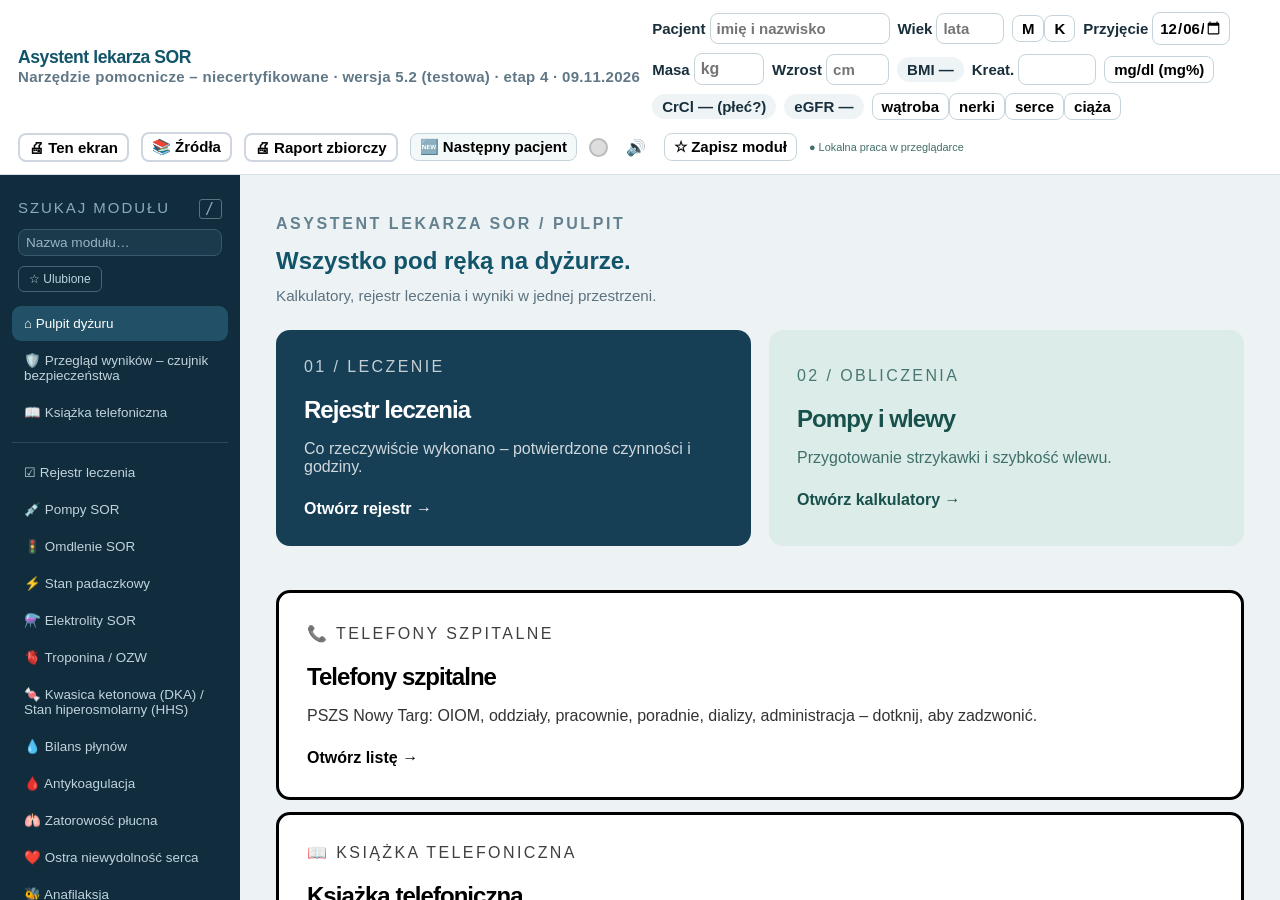
==== index.html @ f32bf2c7 "Gastroskopia w krwawieniu z górnego odcinka PP: parser Forrest, plan PPI, SW asor-v52-fix14 Zakładka" ====
<!doctype html><html lang="pl"><head><meta charset="utf-8"><script src="storage52.js"></script><title>Asystent lekarza SOR — narzędzie pomocnicze, niecertyfikowane</title><meta property="og:title" content="Asystent lekarza SOR"><meta property="og:description" content="Narzędzie pomocnicze – niecertyfikowane: kalkulatory, dokumentacja, pompy, bilans płynów i raport do wydruku."><meta property="og:image:width" content="1200"><meta property="og:image:height" content="630"><meta property="og:type" content="website"><meta name="description" content="Kalkulatory dla lekarzy SOR: dawki, pompy, algorytmy, neurologia/udar.">
<meta http-equiv="Content-Security-Policy" content="default-src 'self' 'unsafe-inline' app: file: data:; connect-src 'self' https://api.x.ai https://api.openai.com https://api.anthropic.com">
<link rel="icon" href="icon.png"><link rel="manifest" href="manifest.webmanifest"><meta name="theme-color" content="#1f3a5f"><meta name="viewport" content="width=device-width,initial-scale=1"><link rel="stylesheet" href="shell.css"></head><body>
<header id="top"><div class="brand">Asystent lekarza SOR <small>Narzędzie pomocnicze – niecertyfikowane · <span id="ver">wersja 5.2 (testowa) · etap 4 · 09.11.2026</span></small></div>
<div id="pbar">
 <span class="pid"><label>Pacjent <input id="pbName" autocomplete="off" placeholder="imię i nazwisko" style="width:12em"></label><label>Wiek <input id="pa" inputmode="numeric" autocomplete="off" placeholder="lata" title="Wiek w latach – wpisywany ręcznie; przenoszony do wszystkich modułów" style="width:4.5em"></label><span class="seg" id="psex" title="Płeć – wspólna dla wszystkich modułów"><button data-s="m">M</button><button data-s="f">K</button></span><label>Przyjęcie <input id="pbAdm" type="datetime-local"></label></span>
 <label>Masa <input id="pw" inputmode="decimal" placeholder="kg"></label>
 <label>Wzrost <input id="ph" inputmode="decimal" placeholder="cm"></label><span id="pbmi" class="pill" title="BMI = masa [kg] / wzrost² [m²]">BMI —</span>
 <label>Kreat. <input id="pc" inputmode="decimal"></label><button id="pcu" class="tg" title="Jednostki laboratoryjne we wszystkich modułach – kliknij, aby przełączyć">mg/dl</button>
 <span id="pcr" class="pill">CrCl —</span><span id="pgf" class="pill">eGFR —</span>
 <span class="tgs"><button class="tg" data-c="liver">wątroba</button><button class="tg" data-c="renal">nerki</button><button class="tg" data-c="heart">serce</button><button class="tg" data-c="preg">ciąża</button></span>
</div>
<button id="printMod" class="tg" title="Wydrukuj bieżący ekran / moduł (okno druku przeglądarki)">🖨 Ten ekran</button><button id="srcMod" class="tg" title="Źródła danych i otwarte walidacje bieżącego modułu">📚 Źródła</button><button id="printAll" class="tg" title="Raport zbiorczy: dokumentacja, wykonane, pompy, bilans płynów i wszystkie użyte moduły">🖨 Raport zbiorczy</button>
<button id="nextPt" class="tg np" title="Czyści dane pacjenta we wszystkich modułach; ustawienia i ulubione zostają">🆕 Następny pacjent</button><div id="lamp" title="Alarm"></div><button id="mute" title="Wycisz">🔊</button></header>
<div id="wrap"><aside id="sidebar"><div class="nav-tools"><label for="moduleSearch">SZUKAJ MODUŁU <kbd>/</kbd></label><input id="moduleSearch" type="search" placeholder="Nazwa modułu…" autocomplete="off"><button id="favoritesOnly" aria-pressed="false">☆ Ulubione</button><p id="navEmpty" hidden>Brak pasujących modułów.</p></div><nav id="side" aria-label="Moduły aplikacji"></nav><div class="nav-foot">Asystent lekarza SOR<br>Niecertyfikowane · wersja 5.2 (testowa) · etap 4 · 09.11.2026</div></aside><main id="main"></main></div>
<audio id="siren" src="siren.wav" preload="auto"></audio>
<script src="sound.js"></script><script src="calc/core.js"></script><script src="gcs.js"></script><script src="calc/units.js"></script><script src="calc/dka.js"></script><script src="calc/dkaB1.js"></script><script src="calc/elyteB1.js"></script><script src="calc/acoagB1.js"></script><script src="calc/transfB1.js"></script><script src="calc/elyte.js"></script><script src="calc/acoag.js"></script><script src="calc/pe.js"></script><script src="calc/ahf.js"></script><script src="calc/batch3.js"></script><script src="calc/transf.js"></script><script src="calc/neuro.js"></script><script src="calc/cap-severity.js"></script><script src="calc/clinical.js"></script><script src="data/antybiotyki_renal.js"></script><script src="calc/abxB2.js"></script><script src="calc/mushB2.js"></script><script src="calc/dementiaB2.js"></script><script src="calc/etapC.js"></script><script src="calc/gi-endo.js"></script>
<link rel="stylesheet" href="advanced.css">
<script src="mods.js"></script><script src="mods2.js"></script><script src="mods3.js"></script><script src="mods4.js"></script><script src="mods5.js"></script><script src="b1-ui.js"></script><script src="calc/cultures.js"></script><script src="b2-ui.js"></script><script src="c-ui.js"></script><script src="gloss.js"></script><script src="treatment-engine.js"></script><script src="treatment-ui.js"></script><script src="clinical-ui.js"></script><script src="pulpit.js"></script><script src="done.js"></script><script src="fluid.js"></script><script src="mod/zp/engine.js"></script><script src="calc/zp-print.js"></script><script src="report.js"></script><script src="icd.js"></script><script src="icd-ui.js"></script><script src="leki-ui.js"></script><script src="calc/kalk.js"></script><script src="kalk-ui.js"></script><script src="eucast-ui.js"></script><script src="data/telefony.js"></script><script src="telefony-ui.js"></script><script src="totop.js"></script><script src="shell.js"></script>
<script src="sexguard.js"></script><script src="advanced.js"></script><script src="about.js"></script><script src="calc/ai-epi.js"></script><script src="ai-ui.js"></script><script src="upd.js"></script><script>
document.addEventListener('pointerdown',function u(){var a=document.getElementById('siren');try{a.muted=true;var p=a.play();(p&&p.then?p:Promise.resolve()).then(function(){a.pause();a.currentTime=0;a.muted=false}).catch(function(){a.muted=false})}catch(e){}document.removeEventListener('pointerdown',u)},{once:true});</script><link rel="stylesheet" href="big.css"></body></html>
---- shell.css ----
:root{--fs:16px;--ok:#1e9e4a;--or:#e98a00;--rd:#d81b30;--pk:#1f3a5f;--vi:#1565c0;--bg:#f4f6f8;--tx:#2b2f36}
*{box-sizing:border-box}html{font-size:var(--fs)}body{margin:0;font-family:Segoe UI,Arial,sans-serif;background:var(--bg);color:var(--tx);height:100vh;display:flex;flex-direction:column;overflow:hidden}
header{display:flex;align-items:center;gap:12px;padding:6px 12px;background:#fff;border-bottom:3px solid var(--pk);flex-wrap:wrap}
.brand{font-weight:800;font-size:1.15rem;color:var(--vi);white-space:nowrap}.brand small{font-weight:600;color:var(--pk)}
#pbar{display:flex;align-items:center;gap:10px;flex-wrap:wrap;flex:1 1 560px;min-width:0}
#pbar label{font-weight:700;font-size:.9rem;display:flex;align-items:center;gap:4px}
input{font:inherit;padding:5px 7px;border:2px solid #cfd6df;border-radius:8px;width:5.2em;background:#fff}
#pw{font-size:1.35rem;width:4.2em;font-weight:800;border-color:var(--vi)}
input.bad{border-color:var(--rd);background:#ffe6e9}input.warn{border-color:var(--or);background:#fff3df}
button{font:inherit;cursor:pointer}
.seg button,.tg{border:2px solid #cfd6df;background:#fff;border-radius:8px;padding:4px 9px;font-weight:700}
.seg button.on{background:var(--vi);color:#fff;border-color:var(--vi)}.tg.on{background:var(--or);color:#fff;border-color:var(--or)}
.pill{background:#eef2f6;border-radius:20px;padding:4px 10px;font-weight:700;font-size:.9rem}
#lamp{width:30px;height:30px;border-radius:50%;background:#ddd;border:2px solid #bbb}
#lamp.on{background:var(--rd);border-color:#900;animation:fl .5s infinite alternate;box-shadow:0 0 18px var(--rd)}
@keyframes fl{from{opacity:1}to{opacity:.25}}
#mute{border:0;background:none;font-size:1.4rem}
#wrap{flex:1;display:flex;min-height:0}
#side{width:215px;background:#fff;border-right:1px solid #e5dcf5;overflow:auto;padding:6px}
#side button{display:block;width:100%;text-align:left;border:0;background:none;padding:8px 10px;border-radius:9px;font-weight:700;font-size:.95rem;color:var(--tx)}
#side button.on{background:var(--pk);color:#fff}#side button.soon{color:#aaa;font-weight:500}
#side hr{border:0;border-top:1px solid #eee;margin:6px 0}
#main{flex:1;overflow:auto;padding:14px 18px;position:relative}
#main iframe{border:0;width:100%;height:100%;display:block;background:#fff;border-radius:10px}
#main.fr{padding:0}
h2{margin:.2em 0 .5em;color:var(--vi)}
.row{display:flex;flex-wrap:wrap;gap:10px 16px;align-items:center;margin:6px 0}
.row label{font-weight:700;display:flex;gap:5px;align-items:center}
.box{background:#fff;border-radius:12px;padding:10px 14px;margin:10px 0;border-left:7px solid #ccc;box-shadow:0 1px 4px rgba(31,58,95,.08)}
.box.ok{border-color:var(--ok)}.box.orange{border-color:var(--or)}.box.red{border-color:var(--rd);background:#fff4f5}
.box h3{margin:0 0 4px;font-size:1.05rem}
.big{font-size:1.5rem;font-weight:800}.r{color:var(--rd);font-weight:800}.o{color:var(--or);font-weight:700}.g{color:var(--ok);font-weight:700}
.mut{color:#776;font-size:.85rem}
.tabs button{border:2px solid var(--vi);background:#fff;color:var(--vi);border-radius:10px;padding:6px 14px;font-weight:800;margin-right:6px}
.tabs button.on{background:var(--vi);color:#fff}
.info{float:right;border:0;background:#eef2f6;border-radius:50%;width:32px;height:32px;font-weight:800;color:var(--vi)}
.ov{position:fixed;inset:0;background:rgba(31,58,95,.35);display:flex;align-items:center;justify-content:center;z-index:99}
.dlg{background:#fff;border-radius:18px;padding:22px;max-width:460px;border-top:6px solid var(--pk);text-align:center}
.dlg .big,.dlg button.big{width:100%;padding:12px;border:0;border-radius:12px;color:#fff;background:var(--pk)}
.by{color:var(--pk);font-weight:700;margin-top:-8px}
.disc{font-size:.8rem;color:#887;margin-top:18px}
table.src{font-size:.85rem}ul.src{font-size:.85rem;padding-left:18px}
.dw{background:#fff3c4;color:#7a5600;font-weight:800;padding:0 4px;border-radius:4px}
input[type=checkbox]{width:auto;transform:scale(1.3);margin:0 4px}input[type=range]{width:140px}
select{font:inherit;padding:5px 7px;border:2px solid #cfd6df;border-radius:8px;background:#fff}
.nih{display:grid;grid-template-columns:repeat(auto-fill,minmax(330px,1fr));gap:6px 14px;width:100%}.nih label{justify-content:space-between}.nih select{max-width:210px}
#printArea{display:none}
@media print{@page{size:A4;margin:14mm}html,body{background:#fff!important}body>*:not(#printArea){display:none!important}#printArea{display:block;font:11pt/1.35 Arial,sans-serif;color:#000}
#printArea h1{font-size:15pt;margin:0}#printArea h2{font-size:12pt;margin:10px 0 4px;border-bottom:1px solid #000}#printArea .sub{font-size:9.5pt;margin-bottom:6px}
#printArea table{border-collapse:collapse;width:100%}#printArea th,#printArea td{border:1px solid #888;padding:3px 6px;text-align:left;vertical-align:top}#printArea th{width:32%;background:#eee}
#printArea li{margin:2px 0}#printArea li.red b{text-decoration:underline}#printArea .lines{height:28mm;border-bottom:1px dotted #000}#printArea .sig{display:flex;justify-content:space-between;margin-top:14mm}#printArea .foot{font-size:8pt;margin-top:8mm;color:#444}}
.np{background:#fff4d6}
.pl{font-weight:400;font-size:.82em;color:#6b5a86}

#skBack{display:inline-block;margin:0;z-index:5;position:relative;font:800 20px/1.2 system-ui,sans-serif;background:#111;color:#fff;border:2px solid #fff;border-radius:12px;padding:10px 22px;min-height:50px;box-shadow:0 3px 12px rgba(0,0,0,.35);cursor:pointer}#skBack span{font-weight:600;font-size:16px;opacity:.9}#skBack[hidden]{display:none}
#skBack[hidden],#skHome[hidden]{display:none!important}

.sk-nav{display:flex;gap:10px;flex-wrap:wrap;align-items:center;margin:0 0 10px;position:relative;z-index:5}#main.fr .sk-nav{margin:10px 12px}.sk-nav.bot{margin:18px 0 8px;justify-content:flex-start}#main.fr .sk-nav.bot{margin:8px 12px}
#skHome{font:800 20px/1.2 system-ui,sans-serif;background:#fff;color:#111;border:2.5px solid #111;border-radius:12px;padding:10px 20px;min-height:50px;cursor:pointer}#skHome:hover{background:#111;color:#fff}
#main.fr iframe{height:calc(100% - 150px)}#main #skBack{margin:0}
@media print{.sk-nav{display:none!important}}

@media print{#printArea .brand-h{display:flex;align-items:center;justify-content:flex-end;gap:5mm;border-bottom:0.8pt solid #1f3a5f;padding-bottom:3mm;margin-bottom:4mm}#printArea .brand-h b{display:block;font-size:11.5pt}#printArea .brand-h span{font-size:10.5pt}#printArea .brand-h .bt{margin-left:auto;text-align:right;font-size:9pt;white-space:nowrap}#printArea .brand-h .bt b{font-size:10pt}#printArea .brand-f{margin-top:10mm;border-top:1pt solid #000;padding-top:2mm;font-size:9.5pt}}
@media print{#printArea .pid-h{font-size:10.5pt;border:1pt solid #000;padding:2mm 3mm;margin:0 0 3mm}
#printArea.compact{font-size:9.5pt;line-height:1.25}#printArea.compact h2{font-size:11pt;margin:6px 0 3px}#printArea.compact .rp-text{white-space:pre-wrap}#printArea.compact .sig{margin-top:8mm}#printArea.compact .foot{margin-top:4mm}}
.sk-print{font:800 16px/1.2 system-ui,sans-serif;background:#fff;color:#111;border:2px solid #555;border-radius:12px;padding:10px 16px;min-height:50px;cursor:pointer}
#pbar .pid{display:inline-flex;gap:8px;flex-wrap:wrap;align-items:center;width:100%}#pbar input.bad{background:#ffd9de;border-color:#c00}
@media print{#printArea.compact .rp-text{font-size:8.5pt;line-height:1.2;column-count:2;column-gap:6mm}#printArea.compact table{font-size:9pt}#printArea.compact th,#printArea.compact td{padding:1px 4px}#printArea.compact .src,#printArea.compact .rp-src,#printArea.compact .srcfoot{font-size:7.5pt}}
@media print{#printArea.compact .rp-srcwrap{font-size:7.5pt;line-height:1.2}#printArea.compact .rp-srcwrap h2{font-size:9pt}}

/* 5.2 etap 2 */
table.tb{border-collapse:collapse;width:100%;margin:6px 0;font-size:13px}table.tb td,table.tb th{border:1px solid #ccc;padding:3px 5px;text-align:left}table.tb tr.def{background:#fff4d6}
.ptstrip{background:#eef4ff;border:1px solid #9bb6e8;border-radius:10px;padding:6px 10px;margin:6px 0;font-size:14px}
.tabPrint{margin:4px 0 8px}
.cultrow{display:flex;gap:8px;align-items:center;flex-wrap:wrap}.cultrow .ctm{width:110px}
@media print{.ptstrip,.tabPrint{display:none}}
/* 5.2 etap 4 – Kalkulatory */
.kk-disc{font-size:.85em;color:#555}#kk-q{width:100%;box-sizing:border-box;padding:.55em;margin:.4em 0 .6em;font-size:1em}
.kk-g{margin:.5em 0 .8em;border-top:1px solid #ddd;padding-top:.3em}.kk-g h3{margin:.2em 0 .35em;font-size:1em}
.kk-chips{display:flex;flex-wrap:wrap;gap:.35em}.kk-chip{border:1px solid #9ab;background:#f4f8fb;border-radius:1em;padding:.35em .75em;cursor:pointer;text-align:left;font-size:.92em}
.kk-chip.on{background:#1f5f8b;color:#fff;border-color:#1f5f8b}.kk-links{margin-top:.35em;font-size:.85em}.kk-link{border:0;background:none;color:#1f5f8b;text-decoration:underline;cursor:pointer;padding:.1em .3em}
.kk-panel{border:2px solid #1f5f8b;border-radius:.5em;padding:.6em .8em;margin:.8em 0;background:#fff}.kk-panel h3{margin:.1em 0 .3em}.kk-d{font-size:.9em;color:#444}
.kk-fields{display:grid;grid-template-columns:repeat(auto-fill,minmax(260px,1fr));gap:.45em .9em}.kk-h{grid-column:1/-1;font-weight:700;margin-top:.4em;border-bottom:1px solid #eee}
.kk-f{display:flex;flex-direction:column;gap:.15em;font-size:.92em}.kk-f select,.kk-in input{padding:.4em;font-size:1em;max-width:100%}.kk-in{display:flex;gap:.3em;align-items:center}.kk-in input{flex:1;min-width:5em}
.kk-y{grid-column:1/-1;display:flex;gap:.45em;align-items:flex-start;font-size:.92em}.kk-y input{margin-top:.2em;transform:scale(1.15)}.kk-pts{color:#1f5f8b;font-weight:700}
.kk-bar{font-size:.75em;background:#e3f1e3;color:#245;border-radius:.6em;padding:0 .4em}.kk-opt{font-size:.8em;color:#777}.kk-unit{color:#555}
.kk-res{margin:.7em 0 .4em;padding:.55em .7em;border-radius:.4em;border-left:6px solid #888;background:#f5f5f5}.kk-res p{margin:.3em 0}.kk-v{font-size:1.25em;font-weight:700}
.kk-red{border-color:#c62828;background:#fdecea}.kk-orange{border-color:#ef8f00;background:#fff4e0}.kk-green{border-color:#2e7d32;background:#e8f5e9}.kk-miss{border-color:#999;color:#555}.kk-err{border-color:#c62828;background:#fdecea}
.kk-rows{border-collapse:collapse;font-size:.88em;margin:.3em 0}.kk-rows td{border-bottom:1px solid #eee;padding:.2em .5em;vertical-align:top}.kk-src{font-size:.8em;color:#555}.kk-act{display:flex;flex-wrap:wrap;gap:.5em;align-items:center}
body.dark .kk-panel,html.dark .kk-panel{background:inherit}
.kk-susp-t{color:#c62828;font-weight:700}.kk-susp{border-color:#c62828;background:#fdecea}.kk-chip-susp{border-color:#c62828;color:#c62828;background:#fff}.kk-chip-susp.on{background:#c62828;color:#fff}
.kk-panel-susp{border-color:#c62828}.kk-panel-susp input:disabled,.kk-panel-susp select:disabled{background:#eee;color:#888;cursor:not-allowed}

.kk-url{margin:.3em 0;font-size:.9em}.kk-url a{font-weight:600}.kk-urlu{color:#666;font-size:.85em;word-break:break-all}.kk-go{margin-left:.4em;cursor:pointer}

/* pilot AI – Epikryza */
.ai-epi{background:#f5f8ff;border:1px solid #c5d3f0;border-radius:12px;padding:8px 12px;margin:8px 0}
.ai-head{display:flex;flex-wrap:wrap;align-items:center;gap:8px}
.ai-btn{font-weight:700;padding:7px 14px;border-radius:10px;border:1px solid #3949ab;background:#3949ab;color:#fff;cursor:pointer}
.ai-btn[disabled]{background:#ccc;border-color:#bbb;color:#666;cursor:not-allowed}
.ai-pilot{font-size:.75em;font-weight:700;color:#3949ab;border:1px solid #3949ab;border-radius:6px;padding:0 5px}
.ai-why{color:#8a5a00;font-size:.9em}
.ai-step,.ai-out{margin-top:8px}.ai-lbl{display:block;font-size:.92em}
.ai-epi textarea{width:100%;box-sizing:border-box;font:inherit;font-size:.95em;margin-top:4px;padding:6px;border:1px solid #b8c2d8;border-radius:8px}
.ai-epi pre{white-space:pre-wrap;font-size:.85em;background:#fff;border:1px solid #dde;border-radius:8px;padding:6px;max-height:320px;overflow:auto}
.ai-act{display:flex;flex-wrap:wrap;gap:8px;align-items:center;margin:6px 0}.ai-act button{padding:5px 12px;border-radius:8px;border:1px solid #8a94b0;background:#fff;cursor:pointer}
.ai-send{background:#2e7d32!important;color:#fff;border-color:#2e7d32!important;font-weight:700}
.ai-warn{color:#c62828;font-weight:700;margin:4px 0}.ai-err{color:#c62828;font-weight:600;margin:6px 0}
.ai-notes summary{font-weight:700;color:#8a5a00;cursor:pointer}
@media print{.ai-epi,.ai-set{display:none!important}}

/* Krwawienie z górnego odcinka PP — wynik gastroskopii */
.gi-wrap{width:100%;flex-basis:100%;box-sizing:border-box}
.gi-grid{display:block;width:100%}
.gi-box{width:100%;box-sizing:border-box}
.gi-lab{display:flex;flex-direction:column;align-items:stretch;font-weight:700;width:100%;gap:6px}
.gi-lab strong{display:block;font-size:1.12rem;color:#123;margin:0}
.gi-box textarea#gastro{width:100%;min-height:200px;box-sizing:border-box;font-size:16px;line-height:1.45;padding:10px;border:2px solid #1a4a6a;border-radius:10px;resize:vertical;font-family:inherit;background:#fff}
.gi-actions{display:flex;flex-wrap:wrap;gap:8px;align-items:center;margin:8px 0}
.gi-btn{background:#1a4a6a;color:#fff;border:0;border-radius:8px;padding:10px 18px;font-weight:700;font-size:1rem;cursor:pointer}
.gi-btn:active{opacity:.9}
.gi-sum{margin-top:10px;width:100%;box-sizing:border-box}
.gi-sum h3{margin:4px 0 8px;font-size:1.05rem}
.gi-les{border:1px solid #c7dce3;border-radius:8px;padding:8px;margin:6px 0;background:#f7fbfd}
.gi-les-h{font-weight:700;margin-bottom:4px;color:#1a4a6a}
.gi-les-row{display:flex;flex-wrap:wrap;gap:8px}
.gi-les-row label{flex:1 1 140px;display:flex;flex-wrap:wrap;gap:4px;align-items:center}
.gi-les-row input,.gi-les-row select{min-width:0;flex:1 1 90px;font-size:16px;padding:6px;border:1px solid #b8c2d8;border-radius:6px}
.gi-hem{display:flex;flex-wrap:wrap;gap:8px 14px;align-items:center;margin-top:8px}
.gi-hem label{font-weight:600}
.gi-pre{white-space:pre-wrap;font-family:inherit;font-size:.95rem;line-height:1.5;margin:0;overflow-wrap:anywhere;word-break:break-word}
.tabs{display:flex;flex-wrap:wrap;gap:6px}
@media(min-width:1000px){
  .gi-grid{display:grid;grid-template-columns:1fr 1fr;gap:16px;align-items:start}
  .gi-box textarea#gastro{min-height:280px}
}
---- advanced.css ----
:root{--vi:#125469;--pk:#1f8d9a;--bg:#edf2f4;--tx:#182e3b;--fs:16px}
body{font-family:Inter,"Segoe UI",Arial,sans-serif}header{padding:12px 18px;border-bottom:1px solid #d5e1e5;gap:12px;background:#fff}.brand{font-size:1.1rem;letter-spacing:-.025em}.brand small{display:block;font-size:.7rem;color:#607786;letter-spacing:.02em}#pbar{gap:8px}#pbar label{font-size:.76rem}#pw{font-size:1rem;width:4.4em}#pbar input{border-width:1px;border-color:#c4d4da;padding:6px}#pbar .tg,.seg button{font-size:.78rem;border-width:1px;border-color:#c4d4da}.pill{font-size:.76rem;background:#eef4f6}#nextPt{font-size:.76rem;background:#f3f8f9;border:1px solid #c4d4da}#pinModule{font-size:.75rem;border:1px solid #c4d4da}#lamp{width:19px;height:19px}#mute{font-size:1rem}.connection-state{font-size:.68rem;color:#426d68}
#sidebar{width:240px;min-width:240px;background:#112c3d;display:flex;flex-direction:column;overflow:auto;color:#c0d4dd}#side{width:auto;background:transparent;border:0;overflow:visible;padding:0 12px 20px}#side button{color:#c0d4dd;padding:10px 12px;font-size:.84rem;font-weight:500;margin:2px 0}#side button.on{background:#225066;color:#fff}#side button:hover{background:#1b4054}#side button[hidden]{display:none}#side button.is-favorite::after{content:'★';float:right;color:#e4c678}#side hr{border-color:#2b4858;margin:12px 0}.nav-tools{padding:24px 18px 12px}.nav-tools label{display:flex;justify-content:space-between;font-size:.62rem;letter-spacing:.13em;color:#8babbc}.nav-tools kbd{border:1px solid #587080;padding:0 5px;border-radius:3px}.nav-tools input{display:block;width:100%;margin:10px 0;background:#1b3b4d;border:1px solid #36596b;color:#fff;font-size:.85rem}.nav-tools input::placeholder{color:#99b3c2}.nav-tools button{color:#bcd4e0;border:1px solid #476575;background:transparent;border-radius:6px;padding:5px 10px;font-size:.75rem}.nav-tools button[aria-pressed=true]{background:#40616d}.nav-foot{font-size:.66rem;line-height:1.8;padding:16px 22px;margin-top:auto;border-top:1px solid #2b4858;color:#86a5b6}#navEmpty{font-size:.8rem}#main{padding:30px 36px}#main>h2{font-size:1.7rem;letter-spacing:-.04em;line-height:1.2}#main.fr{padding:14px}.dash-top{display:block;margin:0;}.dash-tt{min-width:0;}
.eyebrow{color:#64818f;font-size:.65rem;font-weight:700;letter-spacing:.16em;margin-bottom:14px}.lead{color:#5b7380;font-size:.95rem;margin:12px 0 26px}.hero-grid{display:grid;grid-template-columns:1fr 1fr;gap:18px;margin-bottom:32px}.hero-tile{border:0;background:#163f56;color:#fff;text-align:left;padding:28px;border-radius:14px;min-height:210px}.hero-tile.teal{background:#dcece8;color:#18504c}.hero-tile>span{font-size:.62rem;letter-spacing:.15em;opacity:.75}.hero-tile h3{font-size:1.5rem;margin:20px 0 10px;letter-spacing:-.04em}.hero-tile p{font-size:.85rem;opacity:.8}.hero-tile b{display:block;margin-top:24px;font-size:.8rem}.section-title{display:flex;justify-content:space-between;align-items:center}.section-title h3{font-size:1rem}.section-title>span{font-size:.75rem;color:#607986}.module-grid{display:grid;grid-template-columns:repeat(auto-fill,minmax(180px,1fr));gap:12px;margin:12px 0 26px}.module-tile{background:white;border:1px solid #d9e4e7;border-radius:10px;padding:18px;text-align:left;min-height:120px}.module-tile:hover{border-color:#1f8d9a;box-shadow:0 3px 12px #1233480c}.module-tile>span{display:block;font-size:1.2rem;margin-bottom:12px}.module-tile b{display:block;font-size:.9rem;color:#193f50}.module-tile small{display:block;margin-top:10px;font-size:.7rem;color:#6a828d}.notice{font-size:.8rem;line-height:1.6;color:#385a68;border:1px solid #cedee3;background:#f8fbfc;border-radius:8px;padding:14px 18px;margin:16px 0 22px}.box{border-radius:9px;border-left-width:4px;padding:16px;box-shadow:0 1px 2px #213b4d0a}button:focus-visible,a:focus-visible,input:focus-visible,select:focus-visible,textarea:focus-visible{outline:3px solid #e7ad44;outline-offset:3px}button:disabled{opacity:.45;cursor:not-allowed}.wb-toolbar{display:flex;gap:10px;align-items:center;flex-wrap:wrap;margin:18px 0}.wb-toolbar label{font-size:.8rem}.wb-toolbar button,.wb-toolbar select{font-size:.8rem}.wb-toolbar .tg{border:1px solid #b9ccd3;padding:9px 13px}.wb-tabs{display:flex;gap:6px;border-bottom:1px solid #ccdce2;margin-top:25px;margin-bottom:22px}.wb-tabs button{border:0;border-radius:7px 7px 0 0;padding:12px 16px;background:#e0e9ed;color:#476573;font-size:.83rem}.wb-tabs button.on{background:#164d63;color:white}.wb-field{display:block;font-size:.83rem;font-weight:600;margin-bottom:18px}.wb-field textarea{display:block;width:100%;margin-top:8px;padding:14px 16px;min-height:110px;resize:vertical;font:400 .93rem/1.65 "Segoe UI",Arial,sans-serif;border:1px solid #c6d7de;border-radius:9px;color:#193644;background:#fff}.primary-action,.button-link{display:inline-block;border:0;border-radius:7px;background:#16556b;color:white;font-weight:600;padding:12px 18px;font-size:.85rem;text-decoration:none}.accept-line{display:flex;gap:8px;align-items:center;margin:18px 0;font-size:.85rem}.wb-status{min-height:24px;color:#25645c;font-size:.8rem}.file-button{padding:8px 12px;border:1px solid #b9ccd3;border-radius:7px;cursor:pointer;background:white}.file-button input{display:block;width:180px;border:0;padding:0;font-size:.7rem;margin-top:5px}.trend-fields{display:grid;grid-template-columns:repeat(4,1fr);gap:14px;margin-bottom:18px}.trend-fields label{font-size:.78rem}.trend-fields input{width:100%;display:block;margin-top:8px;border:1px solid #c6d7de}.trend-summary{display:flex;gap:20px;flex-wrap:wrap;background:#fff;padding:18px;border:1px solid #d6e2e7;border-radius:8px;font-size:.85rem}.trend-chart{width:100%;max-height:340px;background:#fff;margin-top:14px;border:1px solid #d6e2e7;border-radius:10px}.trend-chart text{font:12px "Segoe UI",sans-serif;fill:#375a68}.results-table{width:100%;border-collapse:collapse;background:white;font-size:.85rem}.results-table th,.results-table td{text-align:left;border-bottom:1px solid #d9e5ea;padding:12px}.results-table th{background:#e3ecef}#mobileMenu{display:none}.tabs{display:flex;flex-wrap:wrap;gap:5px}.tabs button{font-size:.8rem;border-width:1px;margin:0}
@media(min-width:1500px){#main{padding:38px 6vw}}@media(max-width:1100px){#main{padding:24px}#sidebar{width:215px;min-width:215px}.hero-tile{padding:22px}.connection-state{display:none}}@media(max-width:760px){header{padding:8px 10px;gap:7px}.brand{font-size:.95rem}#mobileMenu{display:block;font-size:.75rem;border:1px solid #b9ccd3}#sidebar{display:none;position:absolute;top:0;bottom:0;left:0;z-index:40;width:260px}#wrap{position:relative}.nav-open #sidebar{display:flex;box-shadow:16px 0 40px #112c3d40}#main{padding:20px 14px}#main>h2{font-size:1.4rem}.hero-grid{grid-template-columns:1fr;gap:12px}.hero-tile{min-height:175px;padding:22px}.hero-tile h3{font-size:1.3rem;margin-top:15px}.hero-tile b{margin-top:18px}.module-grid{grid-template-columns:repeat(2,minmax(0,1fr));gap:8px}.module-tile{padding:14px}.trend-fields{grid-template-columns:repeat(2,1fr)}.wb-tabs{gap:3px}.wb-tabs button{font-size:.7rem;padding:10px 8px}.wb-toolbar{gap:8px}#pinModule{font-size:.65rem}#pbar{order:10;flex-basis:100%;gap:6px}#pbar .tgs{display:flex;gap:4px;flex-wrap:wrap}#pbar input{width:4.5em}#pbar #pw{width:4.5em}#main.fr{padding:0}.results-table{font-size:.75rem}.results-table td,.results-table th{padding:8px}.nav-tools{padding-top:18px}}@media(prefers-reduced-motion:reduce){*{animation:none!important;scroll-behavior:auto!important}}@media print{#printArea{white-space:pre-wrap!important}body{height:auto;overflow:visible}}
/* Rejestr leczenia i potwierdzanie rzeczywistych czynności. */
.treatment-workspace h2{font-size:1.55rem;letter-spacing:-.035em}.action-card{border:1px solid #ccdce3;background:white;border-radius:11px;padding:18px;margin:14px 0}.action-card-head{display:flex;justify-content:space-between;align-items:center;gap:14px;flex-wrap:wrap}.action-card h3{margin:0;color:#164d63;font-size:1rem}.action-badge{font-size:.73rem;font-weight:600;background:#e5eff2;border:1px solid #c7dce3;border-radius:20px;padding:6px 10px}.action-details{font-size:.85rem;line-height:1.7;white-space:pre-wrap;overflow-wrap:anywhere;color:#4b6571}.action-checks{display:flex;flex-wrap:wrap;gap:10px 20px;margin:18px 0}.action-checks label{display:flex;align-items:center;gap:6px;font-size:.8rem;cursor:pointer;background:#f3f7f8;border:1px solid #d5e2e7;padding:9px 12px;border-radius:7px}.action-checks input{margin:0 3px;transform:none}.action-card details{font-size:.77rem;color:#577381;margin-top:14px}.action-card summary{cursor:pointer}.event-history{border-left:3px solid #b3cdd5;padding:12px;margin:12px 0;background:#f7fafb;line-height:1.65;overflow-wrap:anywhere}.event-history .tg{font-size:.72rem;margin-top:7px}.event-void{border-color:#c9a8a8;color:#805858;background:#fcf7f7}.action-editor{border:2px solid #5b9cae;border-radius:12px;background:#f8fcfd;padding:20px;margin:20px 0}.action-editor h3{margin-top:0;font-size:1rem}.action-editor>p{font-size:.84rem;line-height:1.65}.action-editor label{font-size:.78rem;display:block}.action-editor select,.action-editor input:not([type=checkbox]){display:block;width:100%;margin-top:7px;font-size:.88rem;border:1px solid #b8cfd8;padding:9px;background:white;min-width:0}.action-editor input[readonly]{background:#eaf0f3}.action-inputs{display:grid;grid-template-columns:repeat(2,minmax(0,1fr));gap:14px;margin:18px 0}.action-inputs label[hidden]{display:none!important}.action-time{display:grid;grid-template-columns:1fr 1fr;gap:16px;margin:18px 0}.action-editor .accept-line{display:flex;line-height:1.6;font-weight:600}.action-editor [data-editor-status]{color:#8b2c2c;font-size:.82rem}.treatment-workspace .wb-field textarea{min-height:170px}.action-editor .tg{font-size:.82rem}.treatment-workspace .mut{font-size:.76rem}.wb-tabs{flex-wrap:wrap}#wb-actions h2{font-size:1.25rem}.treatment-workspace [data-confirmed-output]{font-size:.84rem;line-height:1.8}
@media(max-width:760px){.action-inputs,.action-time{grid-template-columns:1fr}.action-editor{padding:14px}.action-card{padding:14px}.action-checks{gap:7px}.action-checks label{padding:9px;font-size:.75rem}.action-badge{font-size:.68rem}.treatment-workspace h2{font-size:1.25rem}}
/* Clinical modules 4.2 */
.clinical-group{border:1px solid #d8e3e9;border-radius:13px;background:#fff;margin:18px 0;padding:18px 20px 20px}.clinical-group legend{font-size:15px;font-weight:750;color:#254354;padding:0 8px}.clinical-grid{display:grid;grid-template-columns:repeat(auto-fit,minmax(240px,1fr));gap:15px 22px}.clinical-field{display:flex;flex-direction:column;gap:7px;font-size:13px;line-height:1.5;min-width:0;color:#344f60}.clinical-field>span{display:flex;align-items:center;gap:8px}.clinical-field input{width:110px!important;max-width:100%;background:#f8fafc;border:1px solid #c7d6df;border-radius:7px;padding:10px 11px!important;color:#173243;font-size:16px;font-variant-numeric:tabular-nums}.clinical-field input[type=datetime-local]{width:225px!important}.clinical-field select{width:100%;min-height:42px;white-space:normal;font-size:13px;max-width:100%;background:#f8fafc;border:1px solid #c7d6df;border-radius:7px;padding:7px;color:#173243}.clinical-field small{font-size:11px;line-height:1.35;color:#607482}.clinical-check{display:flex;align-items:flex-start;gap:8px;font-size:13px;line-height:1.7;margin:12px 0}.clinical-check input{flex:none;width:17px;height:17px;margin-top:4px;accent-color:#0c7c80}.clinical-invalid{color:#a31f30;font-size:14px}.clinical-field [aria-invalid=true]{border:2px solid #c42539;background:#fff1f2}.clinical-result{border:1px solid #dbe5eb;border-left:4px solid #527685;background:#fff;border-radius:10px;padding:19px 22px;margin:17px 0;font-size:14px;line-height:1.75;overflow-wrap:anywhere}.clinical-result h3{font-size:17px;line-height:1.45;margin:0 0 10px;color:#213e50}.clinical-result p{margin:9px 0}.clinical-result.orange{border-left-color:#d28b26;background:#fffaf0}.clinical-result.red{border:2px solid #bc283c;border-left:7px solid #bc283c;background:#fff1f2;color:#7b1729}.clinical-result.red h3{color:#9c152c}.clinical-number{font-size:25px;line-height:1.5;font-weight:750;display:block;color:inherit;font-variant-numeric:tabular-nums}.clinical-equation{background:#eef4f7;border-radius:6px;padding:9px 12px;font-family:ui-monospace,monospace;font-size:12px;white-space:normal}.clinical-table{overflow:auto;margin:13px 0;border-radius:8px;border:1px solid #dbe5eb}.clinical-table table{border-collapse:collapse;width:100%;font-size:12px;line-height:1.6;background:#fff}.clinical-table th{text-align:left;background:#edf3f6;color:#375869;font-weight:750;padding:11px 13px;border-bottom:1px solid #ccdce4}.clinical-table td{padding:11px 13px;border-bottom:1px solid #e3ebf0;vertical-align:top;min-width:95px}.clinical-table tr:last-child td{border-bottom:0}.clinical-out>.primary-action{margin:8px 6px 8px 0;font-size:13px}.clinical-sources{border-top:1px solid #d5e0e7;padding:15px 0;font-size:12px;line-height:1.8;margin-top:20px}.clinical-sources summary{cursor:pointer;font-weight:700;color:#426274}.clinical-sources a,.clinical-result a{color:#086d7e;text-decoration:underline}.clinical-tabs{flex-wrap:wrap}.clinical-tabs button{font-size:12px;padding:11px 13px}.mushroom-grid{display:grid;grid-template-columns:repeat(auto-fit,minmax(280px,1fr));gap:20px;margin:20px 0}.mushroom-card{border:1px solid #d6e2e9;border-radius:12px;padding:18px;background:#fff;line-height:1.6}.mushroom-card h3{margin:0;font-size:17px}.mushroom-card p{font-size:13px}.mushroom-card img{display:block;width:100%;height:280px;object-fit:contain;background:#eff3f4;border-radius:8px}.mushroom-card small{font-size:11px;color:#5d7181}.mushroom-card a{color:#096c7c}.clinical-out button[disabled]{opacity:.45;cursor:not-allowed}@media(max-width:700px){.clinical-grid{grid-template-columns:1fr}.clinical-group{padding:12px}.clinical-result{padding:14px}.clinical-number{font-size:21px}.mushroom-grid{grid-template-columns:1fr}}

.wb-field{margin-bottom:6px}.wb-mini{margin:6px 0}

/* 4.4 — ICD-10 / ICD-9 */
.icd-tabs{margin-top:18px}.icd-q{display:block;width:100%;max-width:760px;font-size:1rem;padding:12px 14px;border:1px solid #9fbac5;border-radius:9px;background:#fff;margin:6px 0 8px;color:#193644}
.icd-note{font-size:.8rem;line-height:1.6;color:#5a4a1d}.icd-note:not(:empty){background:#fff8e6;border:1px solid #e8d49a;border-radius:8px;padding:10px 14px;margin:8px 0;max-width:760px}
.icd-res{max-width:900px}.icd-h{font-size:.82rem;letter-spacing:.06em;color:#4b6571;margin:18px 0 6px;text-transform:uppercase}.icd-subhead{font-size:.74rem;color:#6a828d;margin:14px 0 4px;border-top:1px dashed #c6d7de;padding-top:8px}
.icd-item{border:1px solid #d3e0e5;border-radius:8px;background:#fff;margin:5px 0;display:flex;flex-wrap:wrap;align-items:stretch}.icd-item:hover{border-color:#5b9cae}
.icd-main{flex:1 1 320px;display:flex;gap:12px;align-items:baseline;text-align:left;border:0;background:none;padding:10px 12px;font-size:.9rem;color:#193644;cursor:pointer;border-radius:8px}
.icd-code{flex:0 0 78px;color:#164d63;font-variant-numeric:tabular-nums}.icd-name{flex:1}
.icd-badge{font-style:normal;font-size:.68rem;border:1px solid #c7a0a0;color:#7c3a3a;border-radius:10px;padding:1px 7px;white-space:nowrap}.icd-head{border-color:#b7c7ce;color:#5c7886}
.icd-nonleaf{background:#f5f8f9}.icd-nonleaf .icd-name{color:#4d6772}
.icd-sub{border:0;border-left:1px solid #e0e9ed;background:none;font-size:.74rem;color:#2c6a80;padding:0 12px;cursor:pointer}
.icd-extra{flex:1 0 100%;border-top:1px solid #e0e9ed;padding:10px 14px 14px;background:#f8fbfc;border-radius:0 0 8px 8px;font-size:.83rem}.icd-extra[hidden]{display:none}
.icd-ec h4{margin:4px 0 8px;font-size:.88rem;color:#164d63}.icd-glabel{font-size:.74rem;font-weight:700;color:#4b6571;margin:10px 0 3px}
.icd-cause{display:block;width:100%;text-align:left;border:1px solid #cfdde3;background:#fff;border-radius:6px;padding:6px 10px;margin:3px 0;font-size:.8rem;color:#193644;cursor:pointer}.icd-cause:hover{border-color:#5b9cae;background:#eef6f8}.icd-cause b{color:#164d63;margin-right:6px}
.icd-linkbtn{border:0;background:none;color:#2c6a80;font-size:.76rem;padding:4px 0;cursor:pointer;text-decoration:underline}
.icd-pair{margin-top:10px;border:2px solid #5b9cae;border-radius:8px;background:#fff;padding:10px 14px}.icd-pair pre{margin:6px 0;white-space:pre-wrap;font:inherit;font-size:.82rem}
.icd-dagger{border-left:3px solid #c7a0a0;padding:6px 10px;margin-bottom:8px;background:#fff}.icd-ref{display:block;margin:3px 0}
.icd-wrap{position:relative}.icd-bar{margin:4px 0}.icd-barhint{font-size:.74rem}
.icd-pop{position:absolute;left:0;right:0;top:100%;margin-top:2px;z-index:30;background:#fff;border:1px solid #5b9cae;border-radius:9px;box-shadow:0 8px 28px #1233482e;max-height:330px;overflow:auto}.icd-pop[hidden]{display:none}
.icd-pop-h{font-size:.74rem;color:#5b7380;padding:8px 12px;background:#f1f6f8;border-bottom:1px solid #e0e9ed}
.icd-opt{display:block;width:100%;text-align:left;border:0;border-bottom:1px solid #eef3f5;background:#fff;padding:8px 12px;font-size:.85rem;color:#193644;cursor:pointer}.icd-opt b{color:#164d63;margin-right:6px}.icd-opt:hover,.icd-opt.on{background:#e3f0f4}.icd-skip{color:#5b7380;font-size:.78rem}
@media(max-width:760px){.icd-code{flex-basis:64px}.icd-main{flex-basis:100%}}
details.icd-group>summary{cursor:pointer}details.icd-group[open]>summary{margin-bottom:4px}
/* ---- 5.0: GCS ---- */
.gcsfield{display:block;width:100%}.gcsw{display:block}.gcs-box{border:1px solid #c9d8de;border-radius:10px;padding:8px 10px;background:#fff;margin:6px 0}
.gcs-row{display:flex;flex-wrap:wrap;gap:5px;align-items:center;margin:5px 0}.gcs-h{min-width:9.5em;font-weight:700;font-size:.85rem;color:#335}
.gcs-b{border:1px solid #9fbac5;background:#fff;border-radius:8px;padding:5px 9px;font-size:.85rem;cursor:pointer}.gcs-b b{color:#125469}.gcs-b.on{background:#125469;color:#fff;border-color:#125469}.gcs-b.on b{color:#fff}
.gcs-sum{margin-top:6px;font-size:1rem}.gcs-clr[disabled]{opacity:.4}
/* ---- 5.0: bilans płynów, wykonane, raport ---- */
.fl-top{display:flex;flex-wrap:wrap;gap:10px 18px;align-items:center;margin:10px 0}.fl-sum{display:grid;grid-template-columns:repeat(auto-fit,minmax(150px,1fr));gap:10px;margin:12px 0}
.fl-n{background:#fff;border:1px solid #cfdde3;border-radius:12px;padding:10px 12px;display:flex;flex-direction:column}.fl-n span{font-size:.75rem;color:#51697a;text-transform:uppercase;letter-spacing:.04em}.fl-n b{font-size:1.45rem;color:#112c3d}.fl-n small{color:#51697a}
.fl-bal{border-width:2px;border-color:#125469}.fl-bal.pos b{color:#0b6b3a}.fl-bal.neg b{color:#b3261e}
.fl-grid{display:grid;grid-template-columns:repeat(auto-fit,minmax(260px,1fr));gap:12px}.fl-card{background:#fff;border:1px solid #cfdde3;border-radius:12px;padding:10px 12px}.fl-card h3{margin:0 0 8px}
.fl-types,.fl-amt,.fl-cust{display:flex;flex-wrap:wrap;gap:6px;margin:6px 0}.fl-b{border:1px solid #9fbac5;background:#f4f9fb;border-radius:9px;padding:9px 12px;font-weight:700;cursor:pointer;min-width:5.2em}.fl-b:active{background:#125469;color:#fff}
.fl-ur .fl-b{background:#fff6ec}.fl-cust input,.fl-other{max-width:11em}.fl-table,.dn-table{width:100%;border-collapse:collapse}.fl-table td,.dn-table td{border-bottom:1px solid #e0e8ec;padding:4px 6px}.fl-v{font-weight:700;text-align:right;white-space:nowrap}
.dn-card{background:#fff;border:1px solid #cfdde3;border-radius:12px;padding:10px 12px;margin:10px 0}.dn-card h4{margin:0 0 8px}.dn-time{margin:8px 0}
.dn-tiles{display:grid;grid-template-columns:repeat(auto-fill,minmax(210px,1fr));gap:8px}.dn-tile{border:1px solid #cfdde3;border-radius:10px;padding:8px;background:#f8fbfc}.dn-vars{display:flex;flex-wrap:wrap;gap:5px;margin-top:6px}
.dn-v,.dn-icdb{border:1px solid #9fbac5;background:#fff;border-radius:8px;padding:7px 10px;cursor:pointer;text-align:left}.dn-v:hover,.dn-icdb:hover{background:#125469;color:#fff}.dn-icd{display:flex;flex-direction:column;gap:4px;margin-top:8px;max-width:760px}.dn-icdb.nonleaf{opacity:.7}
.dn-ask{margin-top:6px;display:flex;flex-direction:column;gap:5px}.dn-free{display:flex;gap:8px;flex-wrap:wrap}.dn-free input{flex:1;min-width:14em;max-width:34em}.dn-etxt{width:100%;max-width:46em}
#pbmi.pill{white-space:nowrap}#ph{width:4.2em}
#printArea .rp-text{white-space:pre-wrap;border:1px solid #888;padding:6px 8px;margin:4px 0;font-size:10.5pt}#printArea h3{font-size:11pt;margin:8px 0 3px}
#main .dn-et{min-width:8.6em!important;width:8.6em!important}#main #dn-t{min-width:8.6em!important}
/* 5.0-D: O programie / źródła */
.ab-tabs{display:flex;flex-wrap:wrap;gap:6px;margin:8px 0}.ab-tabs button{padding:8px 12px;border:1px solid #b8c2cf;border-radius:8px;background:#fff;cursor:pointer;font-size:.95rem}.ab-tabs button.on{background:#1f3a5f;color:#fff;border-color:#1f3a5f}
.ab-t td,.ab-t th{font-size:.85rem}.ab-t a{word-break:break-word}.ab-src li,.ab-todo li{margin:4px 0;line-height:1.35}.ab-area{border-left:4px solid #b8c2cf;padding:4px 10px;margin:8px 0}
.ab-lf{margin:10px 0}.ab-lf input{width:min(560px,100%);padding:7px;border:1px solid #bbb;border-radius:6px}.ab-lf input.bad{border-color:#d81b30;background:#fff1f2}.ab-dash{margin-top:12px}
#printArea .ab-t td,#printArea .ab-t th{font-size:9pt}

#dn-ord{width:100%;min-height:8em;font:16px/1.4 ui-monospace,monospace;border:2px solid #111;border-radius:8px;padding:8px;box-sizing:border-box}.dn-ord{width:100%;border-collapse:collapse;margin:8px 0;font-size:16px}.dn-ord th,.dn-ord td{border:1px solid #9aa;padding:5px 7px;text-align:left;vertical-align:top;color:#111}.dn-ord th{background:#eef3f5}.dn-ty{font-weight:800}.t-lek .dn-ty{color:#1f3a5f}.t-badanie .dn-ty{color:#125469}.t-procedura .dn-ty{color:#1b7a3a}


#wypisAlarm{position:fixed;inset:0;z-index:2147483647;background:#c00000;color:#fff;display:flex;align-items:center;justify-content:center;padding:20px;animation:waP 1s steps(2) infinite}@keyframes waP{50%{background:#8a0000}}
#wypisAlarm .wa-box{max-width:820px;width:100%;max-height:100%;overflow:auto}#wypisAlarm .wa-gp{font:900 22px/1 system-ui,sans-serif;letter-spacing:.12em;background:#fff;color:#c00000;display:inline-block;padding:6px 12px;border-radius:6px}
#wypisAlarm h1{font:900 clamp(30px,6vw,56px)/1.1 system-ui,sans-serif;margin:14px 0;color:#fff}#wypisAlarm ul{font-size:20px;font-weight:700;line-height:1.4}#wypisAlarm .wa-l{font-size:20px;font-weight:800;margin:0}#wypisAlarm .wa-n{font-size:16px}#wypisAlarm .wa-v{font-size:22px;font-weight:900;background:#fff;color:#c00000;display:inline-block;padding:4px 10px;border-radius:6px}
#waUndo{font:900 24px/1 system-ui,sans-serif;background:#fff;color:#c00000;border:0;border-radius:12px;padding:16px 28px;cursor:pointer;margin-top:8px}
.wy-f{display:block;font-size:17px;padding:5px 0}.wy-dec{background:#1f3a5f;color:#fff;font-size:12px;border-radius:6px;padding:2px 7px}.wy-bad{color:#b00000;font-weight:800}.wy-ok{color:#1b7a3a;font-weight:800}.wy-go{font-size:18px;font-weight:800}
---- big.css ----
/* 5.1 pw19: większe, czytelne czcionki (min. ~15–16 px) – ładowane na końcu */
.eyebrow,.hero-tile span,.hero-tile p,.hero-tile b,.module-tile small,.section-title span,.notice,.disc{font-size:16px!important}
.module-tile small{color:#000!important;font-weight:700}
.tl small,.tl .tl-ok,.tl .tl-src,.tl .tl-src a,.tl .tl-cnt,.tl .tl-chk{font-size:16px!important}
.tabs button,.wb-tabs button,.clinical-tabs button{font-size:16px!important}
.clinical-field,.clinical-field small,.clinical-result,.clinical-result p,.clinical-sources,.clinical-sources summary,.clinical-sources p,.clinical-sources a,.clinical-out th,.clinical-out td{font-size:16px!important}
.b2cont td,.b2cont td a,.b2cont .mut,.b2cont h3 .mut,.b2cont span{font-size:16px!important}
.mut,.pl,.b1src,.b1src .pl,.gcs-h,.gcs-b,.gcs-b b,.box th,.box td,main th,main td{font-size:15px!important}
.mut{color:#222!important}
header .tg,header small,.brand small,label,.pill,.seg button,.tgs .tg{font-size:15px!important}
.module-tile b{font-size:17px!important}
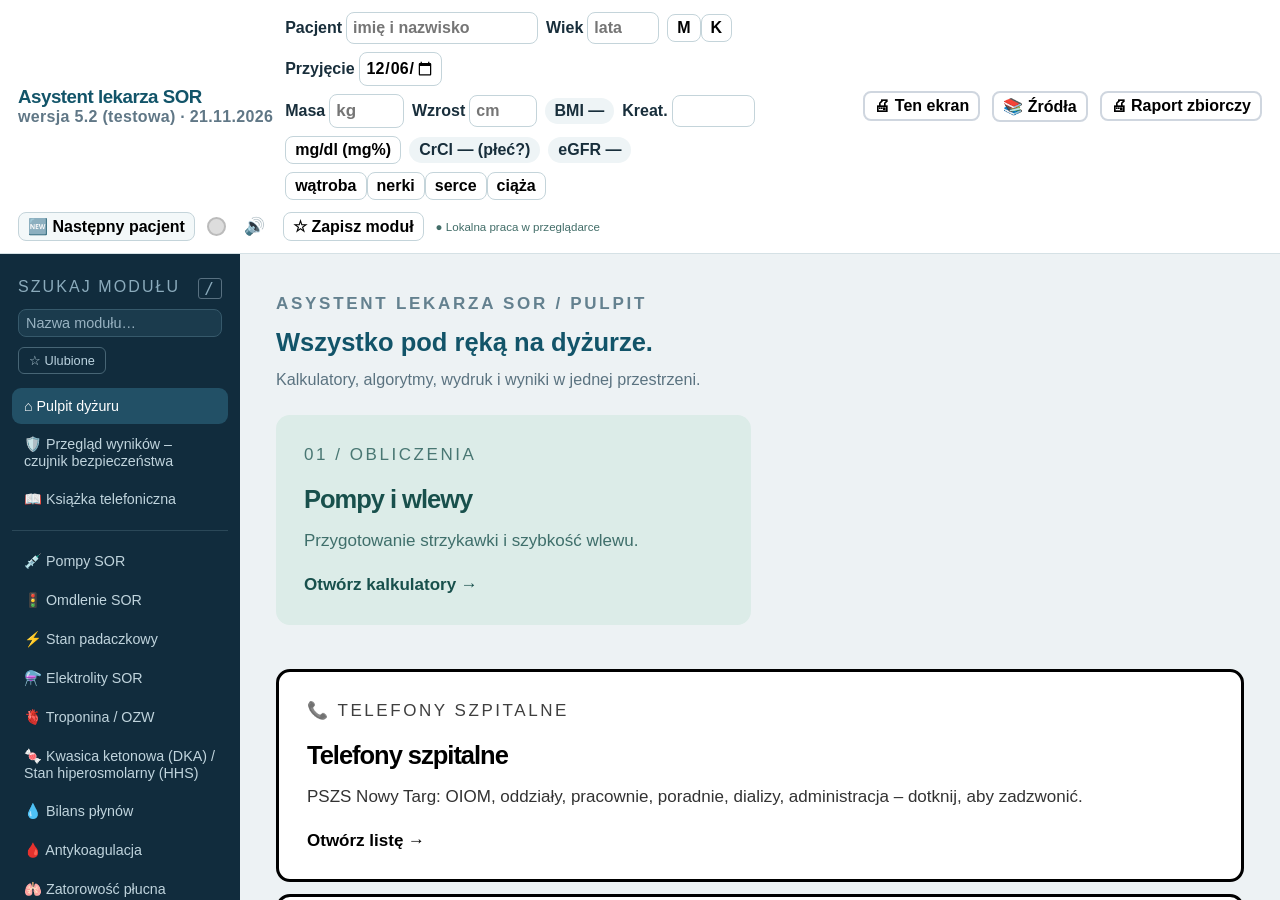
==== commit f81decce: "fix25 (t57u): usunięty Rejestr leczenia; Bilans płynów – Optilyte, 1:1, Ringer + inne straty (sonda," ====
--- a/index.html
+++ b/index.html
@@ -1,7 +1,7 @@
-<!doctype html><html lang="pl"><head><meta charset="utf-8"><script src="storage52.js"></script><title>Asystent lekarza SOR — narzędzie pomocnicze, niecertyfikowane</title><meta property="og:title" content="Asystent lekarza SOR"><meta property="og:description" content="Narzędzie pomocnicze – niecertyfikowane: kalkulatory, dokumentacja, pompy, bilans płynów i raport do wydruku."><meta property="og:image:width" content="1200"><meta property="og:image:height" content="630"><meta property="og:type" content="website"><meta name="description" content="Kalkulatory dla lekarzy SOR: dawki, pompy, algorytmy, neurologia/udar.">
+<!doctype html><html lang="pl"><head><meta charset="utf-8"><script src="storage52.js"></script><title>Asystent lekarza SOR — narzędzie pomocnicze, niecertyfikowane</title><meta property="og:title" content="Asystent lekarza SOR"><meta property="og:description" content="Kalkulatory, algorytmy, pompy, bilans płynów i raport do wydruku."><meta property="og:image:width" content="1200"><meta property="og:image:height" content="630"><meta property="og:type" content="website"><meta name="description" content="Kalkulatory dla lekarzy SOR: dawki, pompy, algorytmy, neurologia/udar.">
 <meta http-equiv="Content-Security-Policy" content="default-src 'self' 'unsafe-inline' app: file: data:; connect-src 'self' https://api.x.ai https://api.openai.com https://api.anthropic.com">
 <link rel="icon" href="icon.png"><link rel="manifest" href="manifest.webmanifest"><meta name="theme-color" content="#1f3a5f"><meta name="viewport" content="width=device-width,initial-scale=1"><link rel="stylesheet" href="shell.css"></head><body>
-<header id="top"><div class="brand">Asystent lekarza SOR <small>Narzędzie pomocnicze – niecertyfikowane · <span id="ver">wersja 5.2 (testowa) · etap 4 · 09.11.2026</span></small></div>
+<header id="top"><div class="brand">Asystent lekarza SOR <small><span id="ver">wersja 5.2 (testowa) · 21.11.2026</span></small></div>
 <div id="pbar">
  <span class="pid"><label>Pacjent <input id="pbName" autocomplete="off" placeholder="imię i nazwisko" style="width:12em"></label><label>Wiek <input id="pa" inputmode="numeric" autocomplete="off" placeholder="lata" title="Wiek w latach – wpisywany ręcznie; przenoszony do wszystkich modułów" style="width:4.5em"></label><span class="seg" id="psex" title="Płeć – wspólna dla wszystkich modułów"><button data-s="m">M</button><button data-s="f">K</button></span><label>Przyjęcie <input id="pbAdm" type="datetime-local"></label></span>
  <label>Masa <input id="pw" inputmode="decimal" placeholder="kg"></label>
@@ -12,10 +12,10 @@
 </div>
 <button id="printMod" class="tg" title="Wydrukuj bieżący ekran / moduł (okno druku przeglądarki)">🖨 Ten ekran</button><button id="srcMod" class="tg" title="Źródła danych i otwarte walidacje bieżącego modułu">📚 Źródła</button><button id="printAll" class="tg" title="Raport zbiorczy: dokumentacja, wykonane, pompy, bilans płynów i wszystkie użyte moduły">🖨 Raport zbiorczy</button>
 <button id="nextPt" class="tg np" title="Czyści dane pacjenta we wszystkich modułach; ustawienia i ulubione zostają">🆕 Następny pacjent</button><div id="lamp" title="Alarm"></div><button id="mute" title="Wycisz">🔊</button></header>
-<div id="wrap"><aside id="sidebar"><div class="nav-tools"><label for="moduleSearch">SZUKAJ MODUŁU <kbd>/</kbd></label><input id="moduleSearch" type="search" placeholder="Nazwa modułu…" autocomplete="off"><button id="favoritesOnly" aria-pressed="false">☆ Ulubione</button><p id="navEmpty" hidden>Brak pasujących modułów.</p></div><nav id="side" aria-label="Moduły aplikacji"></nav><div class="nav-foot">Asystent lekarza SOR<br>Niecertyfikowane · wersja 5.2 (testowa) · etap 4 · 09.11.2026</div></aside><main id="main"></main></div>
+<div id="wrap"><aside id="sidebar"><div class="nav-tools"><label for="moduleSearch">SZUKAJ MODUŁU <kbd>/</kbd></label><input id="moduleSearch" type="search" placeholder="Nazwa modułu…" autocomplete="off"><button id="favoritesOnly" aria-pressed="false">☆ Ulubione</button><p id="navEmpty" hidden>Brak pasujących modułów.</p></div><nav id="side" aria-label="Moduły aplikacji"></nav><div class="nav-foot">Asystent lekarza SOR<br>wersja 5.2 (testowa) · 21.11.2026</div></aside><main id="main"></main></div>
 <audio id="siren" src="siren.wav" preload="auto"></audio>
-<script src="sound.js"></script><script src="calc/core.js"></script><script src="gcs.js"></script><script src="calc/units.js"></script><script src="calc/dka.js"></script><script src="calc/dkaB1.js"></script><script src="calc/elyteB1.js"></script><script src="calc/acoagB1.js"></script><script src="calc/transfB1.js"></script><script src="calc/elyte.js"></script><script src="calc/acoag.js"></script><script src="calc/pe.js"></script><script src="calc/ahf.js"></script><script src="calc/batch3.js"></script><script src="calc/transf.js"></script><script src="calc/neuro.js"></script><script src="calc/cap-severity.js"></script><script src="calc/clinical.js"></script><script src="data/antybiotyki_renal.js"></script><script src="calc/abxB2.js"></script><script src="calc/mushB2.js"></script><script src="calc/dementiaB2.js"></script><script src="calc/etapC.js"></script><script src="calc/gi-endo.js"></script>
+<script src="sound.js"></script><script src="calc/core.js"></script><script src="gcs.js"></script><script src="calc/units.js"></script><script src="calc/dka.js"></script><script src="calc/dkaB1.js"></script><script src="calc/elyteB1.js"></script><script src="calc/acoagB1.js"></script><script src="calc/transfB1.js"></script><script src="calc/elyte.js"></script><script src="calc/ufh-rate.js"></script><script src="calc/acoag.js"></script><script src="calc/pe.js"></script><script src="calc/ahf.js"></script><script src="calc/batch3.js"></script><script src="calc/transf.js"></script><script src="calc/neuro.js"></script><script src="calc/cap-severity.js"></script><script src="calc/clinical.js"></script><script src="data/antybiotyki_renal.js"></script><script src="calc/abxB2.js"></script><script src="calc/mushB2.js"></script><script src="calc/dementiaB2.js"></script><script src="calc/etapC.js"></script><script src="calc/gi-endo.js"></script>
 <link rel="stylesheet" href="advanced.css">
-<script src="mods.js"></script><script src="mods2.js"></script><script src="mods3.js"></script><script src="mods4.js"></script><script src="mods5.js"></script><script src="b1-ui.js"></script><script src="calc/cultures.js"></script><script src="b2-ui.js"></script><script src="c-ui.js"></script><script src="gloss.js"></script><script src="treatment-engine.js"></script><script src="treatment-ui.js"></script><script src="clinical-ui.js"></script><script src="pulpit.js"></script><script src="done.js"></script><script src="fluid.js"></script><script src="mod/zp/engine.js"></script><script src="calc/zp-print.js"></script><script src="report.js"></script><script src="icd.js"></script><script src="icd-ui.js"></script><script src="leki-ui.js"></script><script src="calc/kalk.js"></script><script src="kalk-ui.js"></script><script src="eucast-ui.js"></script><script src="data/telefony.js"></script><script src="telefony-ui.js"></script><script src="totop.js"></script><script src="shell.js"></script>
+<script src="mods.js"></script><script src="mods2.js"></script><script src="mods3.js"></script><script src="mods4.js"></script><script src="mods5.js"></script><script src="b1-ui.js"></script><script src="calc/cultures.js"></script><script src="b2-ui.js"></script><script src="c-ui.js"></script><script src="gloss.js"></script><script src="treatment-engine.js"></script><script src="calc/pe-print.js"></script><script src="calc/clin-print.js"></script><script src="calc/tab-print.js"></script><script src="clinical-ui.js"></script><script src="pulpit.js"></script><script src="done.js"></script><script src="fluid.js"></script><script src="mod/zp/engine.js"></script><script src="calc/zp-print.js"></script><script src="report.js"></script><script src="icd.js"></script><script src="icd-ui.js"></script><script src="leki-ui.js"></script><script src="calc/kalk.js"></script><script src="kalk-ui.js"></script><script src="eucast-ui.js"></script><script src="data/telefony.js"></script><script src="telefony-ui.js"></script><script src="totop.js"></script><script src="shell.js"></script>
 <script src="sexguard.js"></script><script src="advanced.js"></script><script src="about.js"></script><script src="calc/ai-epi.js"></script><script src="ai-ui.js"></script><script src="upd.js"></script><script>
 document.addEventListener('pointerdown',function u(){var a=document.getElementById('siren');try{a.muted=true;var p=a.play();(p&&p.then?p:Promise.resolve()).then(function(){a.pause();a.currentTime=0;a.muted=false}).catch(function(){a.muted=false})}catch(e){}document.removeEventListener('pointerdown',u)},{once:true});</script><link rel="stylesheet" href="big.css"></body></html>
--- a/shell.css
+++ b/shell.css
@@ -41,7 +41,7 @@
 .disc{font-size:.8rem;color:#887;margin-top:18px}
 table.src{font-size:.85rem}ul.src{font-size:.85rem;padding-left:18px}
 .dw{background:#fff3c4;color:#7a5600;font-weight:800;padding:0 4px;border-radius:4px}
-input[type=checkbox]{width:auto;transform:scale(1.3);margin:0 4px}input[type=range]{width:140px}
+input[type=checkbox]{width:auto;transform:scale(1.45);margin:0 6px}input[type=range]{width:140px}
 select{font:inherit;padding:5px 7px;border:2px solid #cfd6df;border-radius:8px;background:#fff}
 .nih{display:grid;grid-template-columns:repeat(auto-fill,minmax(330px,1fr));gap:6px 14px;width:100%}.nih label{justify-content:space-between}.nih select{max-width:210px}
 #printArea{display:none}
@@ -134,3 +134,6 @@
   .gi-grid{display:grid;grid-template-columns:1fr 1fr;gap:16px;align-items:start}
   .gi-box textarea#gastro{min-height:280px}
 }
+
+/* fix19: własny wydruk modułu (format sekcji) – jedna kolumna, czytelne dawki */
+#printArea .rp-sect{white-space:pre-wrap;column-count:1!important;font-size:10pt!important;line-height:1.35!important}#printArea .rp-sect .rp-h{display:inline-block;margin-top:3px;font-weight:800}@media print{#printArea.compact .rp-sect{column-count:1!important;font-size:9.5pt!important;line-height:1.3!important}}
--- a/advanced.css
+++ b/advanced.css
@@ -7,7 +7,7 @@
 .treatment-workspace h2{font-size:1.55rem;letter-spacing:-.035em}.action-card{border:1px solid #ccdce3;background:white;border-radius:11px;padding:18px;margin:14px 0}.action-card-head{display:flex;justify-content:space-between;align-items:center;gap:14px;flex-wrap:wrap}.action-card h3{margin:0;color:#164d63;font-size:1rem}.action-badge{font-size:.73rem;font-weight:600;background:#e5eff2;border:1px solid #c7dce3;border-radius:20px;padding:6px 10px}.action-details{font-size:.85rem;line-height:1.7;white-space:pre-wrap;overflow-wrap:anywhere;color:#4b6571}.action-checks{display:flex;flex-wrap:wrap;gap:10px 20px;margin:18px 0}.action-checks label{display:flex;align-items:center;gap:6px;font-size:.8rem;cursor:pointer;background:#f3f7f8;border:1px solid #d5e2e7;padding:9px 12px;border-radius:7px}.action-checks input{margin:0 3px;transform:none}.action-card details{font-size:.77rem;color:#577381;margin-top:14px}.action-card summary{cursor:pointer}.event-history{border-left:3px solid #b3cdd5;padding:12px;margin:12px 0;background:#f7fafb;line-height:1.65;overflow-wrap:anywhere}.event-history .tg{font-size:.72rem;margin-top:7px}.event-void{border-color:#c9a8a8;color:#805858;background:#fcf7f7}.action-editor{border:2px solid #5b9cae;border-radius:12px;background:#f8fcfd;padding:20px;margin:20px 0}.action-editor h3{margin-top:0;font-size:1rem}.action-editor>p{font-size:.84rem;line-height:1.65}.action-editor label{font-size:.78rem;display:block}.action-editor select,.action-editor input:not([type=checkbox]){display:block;width:100%;margin-top:7px;font-size:.88rem;border:1px solid #b8cfd8;padding:9px;background:white;min-width:0}.action-editor input[readonly]{background:#eaf0f3}.action-inputs{display:grid;grid-template-columns:repeat(2,minmax(0,1fr));gap:14px;margin:18px 0}.action-inputs label[hidden]{display:none!important}.action-time{display:grid;grid-template-columns:1fr 1fr;gap:16px;margin:18px 0}.action-editor .accept-line{display:flex;line-height:1.6;font-weight:600}.action-editor [data-editor-status]{color:#8b2c2c;font-size:.82rem}.treatment-workspace .wb-field textarea{min-height:170px}.action-editor .tg{font-size:.82rem}.treatment-workspace .mut{font-size:.76rem}.wb-tabs{flex-wrap:wrap}#wb-actions h2{font-size:1.25rem}.treatment-workspace [data-confirmed-output]{font-size:.84rem;line-height:1.8}
 @media(max-width:760px){.action-inputs,.action-time{grid-template-columns:1fr}.action-editor{padding:14px}.action-card{padding:14px}.action-checks{gap:7px}.action-checks label{padding:9px;font-size:.75rem}.action-badge{font-size:.68rem}.treatment-workspace h2{font-size:1.25rem}}
 /* Clinical modules 4.2 */
-.clinical-group{border:1px solid #d8e3e9;border-radius:13px;background:#fff;margin:18px 0;padding:18px 20px 20px}.clinical-group legend{font-size:15px;font-weight:750;color:#254354;padding:0 8px}.clinical-grid{display:grid;grid-template-columns:repeat(auto-fit,minmax(240px,1fr));gap:15px 22px}.clinical-field{display:flex;flex-direction:column;gap:7px;font-size:13px;line-height:1.5;min-width:0;color:#344f60}.clinical-field>span{display:flex;align-items:center;gap:8px}.clinical-field input{width:110px!important;max-width:100%;background:#f8fafc;border:1px solid #c7d6df;border-radius:7px;padding:10px 11px!important;color:#173243;font-size:16px;font-variant-numeric:tabular-nums}.clinical-field input[type=datetime-local]{width:225px!important}.clinical-field select{width:100%;min-height:42px;white-space:normal;font-size:13px;max-width:100%;background:#f8fafc;border:1px solid #c7d6df;border-radius:7px;padding:7px;color:#173243}.clinical-field small{font-size:11px;line-height:1.35;color:#607482}.clinical-check{display:flex;align-items:flex-start;gap:8px;font-size:13px;line-height:1.7;margin:12px 0}.clinical-check input{flex:none;width:17px;height:17px;margin-top:4px;accent-color:#0c7c80}.clinical-invalid{color:#a31f30;font-size:14px}.clinical-field [aria-invalid=true]{border:2px solid #c42539;background:#fff1f2}.clinical-result{border:1px solid #dbe5eb;border-left:4px solid #527685;background:#fff;border-radius:10px;padding:19px 22px;margin:17px 0;font-size:14px;line-height:1.75;overflow-wrap:anywhere}.clinical-result h3{font-size:17px;line-height:1.45;margin:0 0 10px;color:#213e50}.clinical-result p{margin:9px 0}.clinical-result.orange{border-left-color:#d28b26;background:#fffaf0}.clinical-result.red{border:2px solid #bc283c;border-left:7px solid #bc283c;background:#fff1f2;color:#7b1729}.clinical-result.red h3{color:#9c152c}.clinical-number{font-size:25px;line-height:1.5;font-weight:750;display:block;color:inherit;font-variant-numeric:tabular-nums}.clinical-equation{background:#eef4f7;border-radius:6px;padding:9px 12px;font-family:ui-monospace,monospace;font-size:12px;white-space:normal}.clinical-table{overflow:auto;margin:13px 0;border-radius:8px;border:1px solid #dbe5eb}.clinical-table table{border-collapse:collapse;width:100%;font-size:12px;line-height:1.6;background:#fff}.clinical-table th{text-align:left;background:#edf3f6;color:#375869;font-weight:750;padding:11px 13px;border-bottom:1px solid #ccdce4}.clinical-table td{padding:11px 13px;border-bottom:1px solid #e3ebf0;vertical-align:top;min-width:95px}.clinical-table tr:last-child td{border-bottom:0}.clinical-out>.primary-action{margin:8px 6px 8px 0;font-size:13px}.clinical-sources{border-top:1px solid #d5e0e7;padding:15px 0;font-size:12px;line-height:1.8;margin-top:20px}.clinical-sources summary{cursor:pointer;font-weight:700;color:#426274}.clinical-sources a,.clinical-result a{color:#086d7e;text-decoration:underline}.clinical-tabs{flex-wrap:wrap}.clinical-tabs button{font-size:12px;padding:11px 13px}.mushroom-grid{display:grid;grid-template-columns:repeat(auto-fit,minmax(280px,1fr));gap:20px;margin:20px 0}.mushroom-card{border:1px solid #d6e2e9;border-radius:12px;padding:18px;background:#fff;line-height:1.6}.mushroom-card h3{margin:0;font-size:17px}.mushroom-card p{font-size:13px}.mushroom-card img{display:block;width:100%;height:280px;object-fit:contain;background:#eff3f4;border-radius:8px}.mushroom-card small{font-size:11px;color:#5d7181}.mushroom-card a{color:#096c7c}.clinical-out button[disabled]{opacity:.45;cursor:not-allowed}@media(max-width:700px){.clinical-grid{grid-template-columns:1fr}.clinical-group{padding:12px}.clinical-result{padding:14px}.clinical-number{font-size:21px}.mushroom-grid{grid-template-columns:1fr}}
+.clinical-group{border:1px solid #d8e3e9;border-radius:13px;background:#fff;margin:18px 0;padding:18px 20px 20px}.clinical-group legend{font-size:15px;font-weight:750;color:#254354;padding:0 8px}.clinical-grid{display:grid;grid-template-columns:repeat(auto-fit,minmax(240px,1fr));gap:15px 22px}.clinical-field{display:flex;flex-direction:column;gap:7px;font-size:13px;line-height:1.5;min-width:0;color:#344f60}.clinical-field>span{display:flex;align-items:center;gap:8px}.clinical-field input{width:110px!important;max-width:100%;background:#f8fafc;border:1px solid #c7d6df;border-radius:7px;padding:10px 11px!important;color:#173243;font-size:17px;font-variant-numeric:tabular-nums}.clinical-field input[type=datetime-local]{width:225px!important}.clinical-field select{width:100%;min-height:42px;white-space:normal;font-size:13px;max-width:100%;background:#f8fafc;border:1px solid #c7d6df;border-radius:7px;padding:7px;color:#173243}.clinical-field small{font-size:11px;line-height:1.35;color:#607482}.clinical-check{display:flex;align-items:flex-start;gap:8px;font-size:13px;line-height:1.7;margin:12px 0}.clinical-check input{flex:none;width:17px;height:17px;margin-top:4px;accent-color:#0c7c80}.clinical-invalid{color:#a31f30;font-size:14px}.clinical-field [aria-invalid=true]{border:2px solid #c42539;background:#fff1f2}.clinical-result{border:1px solid #dbe5eb;border-left:4px solid #527685;background:#fff;border-radius:10px;padding:19px 22px;margin:17px 0;font-size:14px;line-height:1.75;overflow-wrap:anywhere}.clinical-result h3{font-size:17px;line-height:1.45;margin:0 0 10px;color:#213e50}.clinical-result p{margin:9px 0}.clinical-result.orange{border-left-color:#d28b26;background:#fffaf0}.clinical-result.red{border:2px solid #bc283c;border-left:7px solid #bc283c;background:#fff1f2;color:#7b1729}.clinical-result.red h3{color:#9c152c}.clinical-number{font-size:25px;line-height:1.5;font-weight:750;display:block;color:inherit;font-variant-numeric:tabular-nums}.clinical-equation{background:#eef4f7;border-radius:6px;padding:9px 12px;font-family:ui-monospace,monospace;font-size:12px;white-space:normal}.clinical-table{overflow:auto;margin:13px 0;border-radius:8px;border:1px solid #dbe5eb}.clinical-table table{border-collapse:collapse;width:100%;font-size:12px;line-height:1.6;background:#fff}.clinical-table th{text-align:left;background:#edf3f6;color:#375869;font-weight:750;padding:11px 13px;border-bottom:1px solid #ccdce4}.clinical-table td{padding:11px 13px;border-bottom:1px solid #e3ebf0;vertical-align:top;min-width:95px}.clinical-table tr:last-child td{border-bottom:0}.clinical-out>.primary-action{margin:8px 6px 8px 0;font-size:13px}.clinical-sources{border-top:1px solid #d5e0e7;padding:15px 0;font-size:12px;line-height:1.8;margin-top:20px}.clinical-sources summary{cursor:pointer;font-weight:700;color:#426274}.clinical-sources a,.clinical-result a{color:#086d7e;text-decoration:underline}.clinical-tabs{flex-wrap:wrap}.clinical-tabs button{font-size:12px;padding:11px 13px}.mushroom-grid{display:grid;grid-template-columns:repeat(auto-fit,minmax(280px,1fr));gap:20px;margin:20px 0}.mushroom-card{border:1px solid #d6e2e9;border-radius:12px;padding:18px;background:#fff;line-height:1.6}.mushroom-card h3{margin:0;font-size:17px}.mushroom-card p{font-size:13px}.mushroom-card img{display:block;width:100%;height:280px;object-fit:contain;background:#eff3f4;border-radius:8px}.mushroom-card small{font-size:11px;color:#5d7181}.mushroom-card a{color:#096c7c}.clinical-out button[disabled]{opacity:.45;cursor:not-allowed}@media(max-width:700px){.clinical-grid{grid-template-columns:1fr}.clinical-group{padding:12px}.clinical-result{padding:14px}.clinical-number{font-size:21px}.mushroom-grid{grid-template-columns:1fr}}
 
 .wb-field{margin-bottom:6px}.wb-mini{margin:6px 0}
 
@@ -44,7 +44,7 @@
 .fl-bal{border-width:2px;border-color:#125469}.fl-bal.pos b{color:#0b6b3a}.fl-bal.neg b{color:#b3261e}
 .fl-grid{display:grid;grid-template-columns:repeat(auto-fit,minmax(260px,1fr));gap:12px}.fl-card{background:#fff;border:1px solid #cfdde3;border-radius:12px;padding:10px 12px}.fl-card h3{margin:0 0 8px}
 .fl-types,.fl-amt,.fl-cust{display:flex;flex-wrap:wrap;gap:6px;margin:6px 0}.fl-b{border:1px solid #9fbac5;background:#f4f9fb;border-radius:9px;padding:9px 12px;font-weight:700;cursor:pointer;min-width:5.2em}.fl-b:active{background:#125469;color:#fff}
-.fl-ur .fl-b{background:#fff6ec}.fl-cust input,.fl-other{max-width:11em}.fl-table,.dn-table{width:100%;border-collapse:collapse}.fl-table td,.dn-table td{border-bottom:1px solid #e0e8ec;padding:4px 6px}.fl-v{font-weight:700;text-align:right;white-space:nowrap}
+.fl-ur .fl-b,.fl-lo .fl-b{background:#fff6ec}.fl-cust input,.fl-other{max-width:11em}.fl-table,.dn-table{width:100%;border-collapse:collapse}.fl-table td,.dn-table td{border-bottom:1px solid #e0e8ec;padding:4px 6px}.fl-v{font-weight:700;text-align:right;white-space:nowrap}
 .dn-card{background:#fff;border:1px solid #cfdde3;border-radius:12px;padding:10px 12px;margin:10px 0}.dn-card h4{margin:0 0 8px}.dn-time{margin:8px 0}
 .dn-tiles{display:grid;grid-template-columns:repeat(auto-fill,minmax(210px,1fr));gap:8px}.dn-tile{border:1px solid #cfdde3;border-radius:10px;padding:8px;background:#f8fbfc}.dn-vars{display:flex;flex-wrap:wrap;gap:5px;margin-top:6px}
 .dn-v,.dn-icdb{border:1px solid #9fbac5;background:#fff;border-radius:8px;padding:7px 10px;cursor:pointer;text-align:left}.dn-v:hover,.dn-icdb:hover{background:#125469;color:#fff}.dn-icd{display:flex;flex-direction:column;gap:4px;margin-top:8px;max-width:760px}.dn-icdb.nonleaf{opacity:.7}
@@ -66,3 +66,18 @@
 #wypisAlarm h1{font:900 clamp(30px,6vw,56px)/1.1 system-ui,sans-serif;margin:14px 0;color:#fff}#wypisAlarm ul{font-size:20px;font-weight:700;line-height:1.4}#wypisAlarm .wa-l{font-size:20px;font-weight:800;margin:0}#wypisAlarm .wa-n{font-size:16px}#wypisAlarm .wa-v{font-size:22px;font-weight:900;background:#fff;color:#c00000;display:inline-block;padding:4px 10px;border-radius:6px}
 #waUndo{font:900 24px/1 system-ui,sans-serif;background:#fff;color:#c00000;border:0;border-radius:12px;padding:16px 28px;cursor:pointer;margin-top:8px}
 .wy-f{display:block;font-size:17px;padding:5px 0}.wy-dec{background:#1f3a5f;color:#fff;font-size:12px;border-radius:6px;padding:2px 7px}.wy-bad{color:#b00000;font-weight:800}.wy-ok{color:#1b7a3a;font-weight:800}.wy-go{font-size:18px;font-weight:800}
+/* fix25: kratka „krwawienie zagrażające życiu / pilny zabieg” w nagłówku Antykoagulacji (po prawej, wielkość nagłówka) */
+.h2row{display:flex;flex-wrap:wrap;align-items:center;justify-content:space-between;gap:6px 18px;padding-right:36px}.h2row h2{flex:0 1 auto;width:auto;margin-right:auto}.h2side{flex:1 1 300px;min-width:0;display:flex;justify-content:flex-end}
+.h2chk{display:inline-flex;align-items:center;gap:.4em;font-weight:800;color:#8b0000;line-height:1.2;cursor:pointer;border:3px solid #8b0000;border-radius:12px;padding:4px 12px;background:#fff5f5}
+.h2chk input{width:1.15em;height:1.15em;min-width:1.15em;margin:0;accent-color:#b00020}
+/* fix25: AF – kardiowersja: większe ramki i litery (stan hemodynamiczny, czas trwania, OAC, TOE, wynik) */
+.af-big{display:flex;flex-wrap:wrap;gap:12px 16px;width:100%;font-size:1.2rem}
+.af-big label{font-size:1.2rem;font-weight:600;border:2px solid #9fb6c3;border-radius:12px;padding:10px 14px;background:#fff;display:flex;flex-wrap:wrap;align-items:center;gap:8px}
+.af-big select,.af-big input:not([type=checkbox]){font-size:1.2rem;min-height:48px;padding:6px 10px}
+.af-big input[type=checkbox]{width:26px;height:26px;min-width:26px}
+.af-big .af-oac{display:grid;grid-template-columns:auto 1fr;column-gap:12px;align-items:center}.af-big .af-oac input{grid-row:1 / span 2}.af-big .af-oac small{display:block;font-size:1rem;font-weight:500;color:#33495a}
+.af-big label,.af-big select{font-size:1.2rem!important}
+#f:has(.af-big)+#out .box{font-size:1.15rem}#f:has(.af-big)+#out .box h3,#f:has(.af-big)+#out .box b:first-child{font-size:1.25rem}
+.af-big label{max-width:100%;min-width:0}.af-big select{max-width:100%;min-width:0}
+.af-big label:has(input[type=checkbox]){display:grid;grid-template-columns:auto 1fr;column-gap:12px;align-items:center}
+@media (max-width:600px){.af-big label{width:100%}.af-big select{width:100%}}
--- a/big.css
+++ b/big.css
@@ -1,11 +1,17 @@
 /* 5.1 pw19: większe, czytelne czcionki (min. ~15–16 px) – ładowane na końcu */
-.eyebrow,.hero-tile span,.hero-tile p,.hero-tile b,.module-tile small,.section-title span,.notice,.disc{font-size:16px!important}
+.eyebrow,.hero-tile span,.hero-tile p,.hero-tile b,.module-tile small,.section-title span,.notice,.disc{font-size:17px!important}
 .module-tile small{color:#000!important;font-weight:700}
-.tl small,.tl .tl-ok,.tl .tl-src,.tl .tl-src a,.tl .tl-cnt,.tl .tl-chk{font-size:16px!important}
-.tabs button,.wb-tabs button,.clinical-tabs button{font-size:16px!important}
-.clinical-field,.clinical-field small,.clinical-result,.clinical-result p,.clinical-sources,.clinical-sources summary,.clinical-sources p,.clinical-sources a,.clinical-out th,.clinical-out td{font-size:16px!important}
-.b2cont td,.b2cont td a,.b2cont .mut,.b2cont h3 .mut,.b2cont span{font-size:16px!important}
-.mut,.pl,.b1src,.b1src .pl,.gcs-h,.gcs-b,.gcs-b b,.box th,.box td,main th,main td{font-size:15px!important}
+.tl small,.tl .tl-ok,.tl .tl-src,.tl .tl-src a,.tl .tl-cnt,.tl .tl-chk{font-size:17px!important}
+.tabs button,.wb-tabs button,.clinical-tabs button{font-size:17px!important}
+.clinical-field,.clinical-field small,.clinical-result,.clinical-result p,.clinical-sources,.clinical-sources summary,.clinical-sources p,.clinical-sources a,.clinical-out th,.clinical-out td{font-size:17px!important}
+.b2cont td,.b2cont td a,.b2cont .mut,.b2cont h3 .mut,.b2cont span{font-size:17px!important}
+.mut,.pl,.b1src,.b1src .pl,.gcs-h,.gcs-b,.gcs-b b,.box th,.box td,main th,main td{font-size:16px!important}
 .mut{color:#222!important}
-header .tg,header small,.brand small,label,.pill,.seg button,.tgs .tg{font-size:15px!important}
-.module-tile b{font-size:17px!important}
+header .tg,header small,.brand small,label,.pill,.seg button,.tgs .tg{font-size:16px!important}
+.module-tile b{font-size:18px!important}
+/* fix25 (21.11.2026, decyzja lekarza): całość nieznacznie większa i czytelniejsza – bazowa czcionka +1 px względem ustawienia, większe pola i przyciski */
+html{font-size:calc(var(--fs) + 1px)}
+#main .row label{font-size:1.02rem}
+#main select{font-size:1rem;min-height:40px}
+#main .tabs button{padding:7px 12px}
+#main .box{line-height:1.45}
